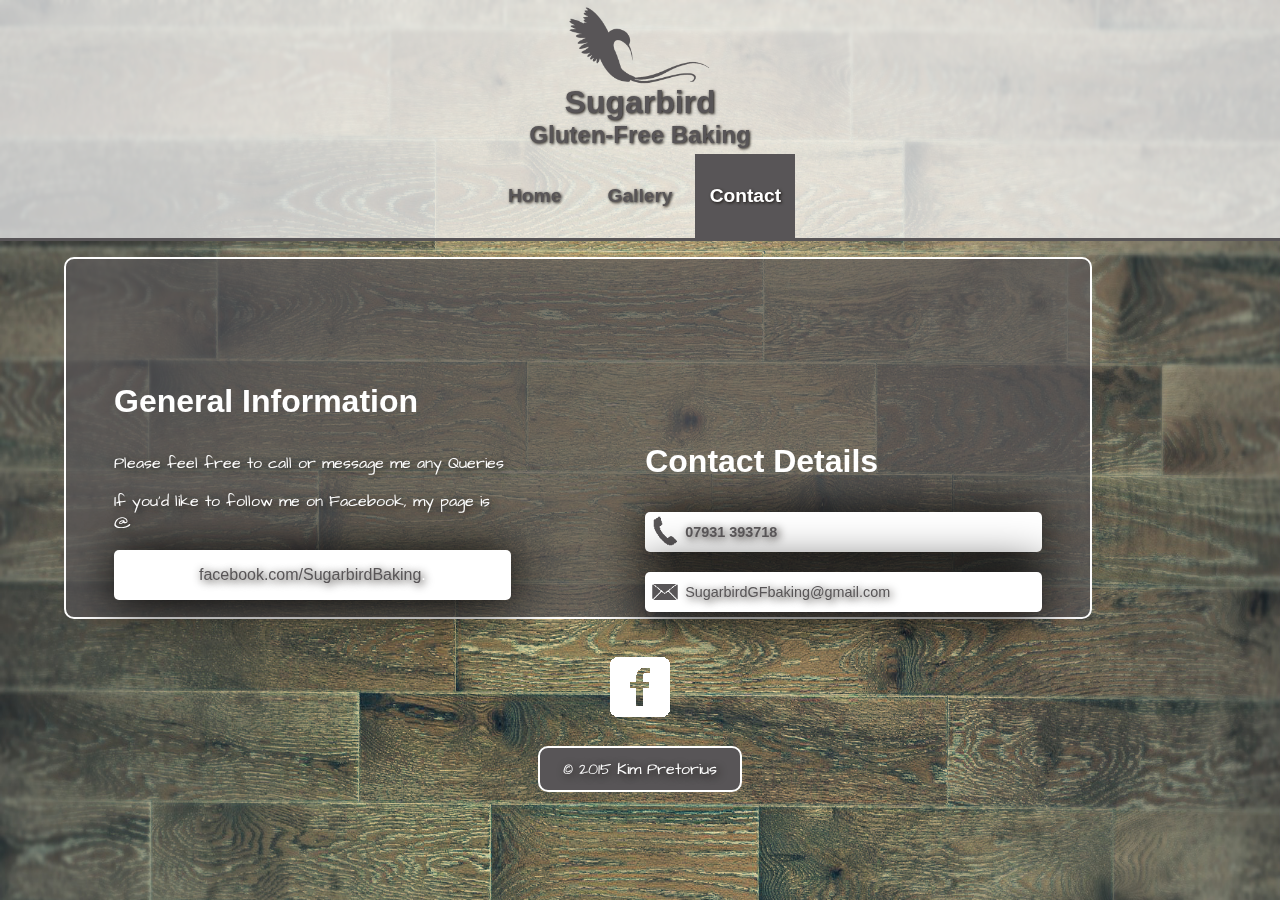
==== contact.html @ f792702a "Initial Commit" ====
<!DOCTYPE html>

<html>
	<head>
		<meta charset="utf-8">
		<title>Sugarbird | Gluten-Free Baking</title>
		<link rel="stylesheet" href="css/normalize.css">
		<link href='http://fonts.googleapis.com/css?family=Architects+Daughter|Coming+Soon|Permanent+Marker' rel='stylesheet' type='text/css'>
		<link rel="stylesheet" href="css/main.css">
		<link rel="stylesheet" href="css/responsive.css">
		<meta name="viewport" content="width=device-width, initial-scale=1.0">
	</head>
	<body>
	<img src="img/WallpaperVintage2.jpg" id="bg" width="2124" height="1236">
		
		<header>
			
			<div class="header">
				<div id="headerLogo">
					<a href="index.html"><img src="img/sugarbird_logo3T.png" alt="Sugarbird Gluten-Free Baking" /></a>
				</div>
				<h1>Sugarbird</h1>
				<h2>Gluten-Free Baking</h2>
			
				<nav class="clearfix">
					<div id="stickyHeader">
						<div id="headerLogo">
							<a href="index.html"><img id="hiddenLogo" src="img/sugarbird_logo3Twhite.png" alt="Sugarbird Gluten-Free Baking" /></a>
						</div>
						<h1>Sugarbird</h1>
						<h2>Gluten-Free Baking</h2>
					</div>	
					<ul>
						<li><a href="index.html">Home</a></li>
						<li><a href="gallery.html" class="gal">Gallery</a></li>
							<ul class="hideSubNav">
								<li><a href="gallery/Cakes.html">Cakes</a></li>
								<li><a href="gallery/CelebrationCakes.html">CelebrationCakes</a></li>
								<li><a href="gallery/Cupcakes.html">Cupcakes</a></li>
								<li><a href="gallery/PastriesBiscuits.html">PastriesBiscuits</a></li>
							</ul>
						<li><a href="contact.html" class="selected">Contact</a></li>
					</ul>
				</nav>
			</div>
			
		</header>
			<div class="containerDiv">
			
			<pre id="primary ">
				
			</pre>
			
			<pre id="secondary">
			
			</pre>
			
			<div id="container">
				<section id="primary">
					<h3>General Information</h2>
					<p>Please feel free to call or message me any Queries</p>
					<p>If you'd like to follow me on Facebook, my page is @</p>
					<div id=FBlink>
						<a href="http://www.facebook.com/SugarbirdBaking">facebook.com/SugarbirdBaking</a>.
					</div>
				</section>
			
				<section id="secondary">
					<h3>Contact Details</h2>
					<ul class="contact-info">
						<li class="phone"><a href="tel:07931-393718">07931 393718</a></li>
						<li class="mail"><a href="mailto:SugarbirdGFbaking@gmail.com">SugarbirdGFbaking@gmail.com</a></li>
					</ul>
				</section>
			</div>
			
		</div>	
		
				
			<footer>
				<a href="http://www.facebook.com/SugarbirdBaking"><img src="img/facebook-wrap.png" alt="Facebook Logo" class="social-icon"></a>
				<p>&copy; 2015 Kim Pretorius</p>
			
			</footer>
		
		
		
		
		<script src="http://code.jquery.com/jquery-1.11.3.min.js" type="text/javascript" charset="utf-8"></script>
		<script src="light-gallery/js/lightGallery.js"></script>
		<script src="js/jquery.sticky.js" type="text/javascript"></script>
		<script src="js/jquery.cycle2.min.js" type="text/javascript"></script>	
		<script src="js/scripts.js" type="text/javascript" charset="utf-8"></script>				
	</body>

</html>
---- css/main.css ----
/*_________General__________*/

#bg {
	z-index: -1;
	position: fixed;
	top: 0;
	left: 0;
	min-width: 960px;
	min-height: 100%;
}

.body-text {
	text-shadow: 1px 1px 3px #000;
}

p {
	text-shadow: 2px 2px 8px #191511;
}
a {
	text-decoration: none;
}


img {
	max-width: 100%;
}



/*_________Logo__________*/

h1 {
	font-size: 2em;
	background-color: rgba(255, 255, 255, 0.7);
	text-align: center;
	color: #585557;
	margin: 0;
	text-shadow: 1px 1px 3px #191511;
}

h2 {
	font-size: 1.5em;
	background-color: rgba(255, 255, 255, 0.7);
	text-align: center;
	color: #585557;
	padding-bottom: 0.2em;
	margin: 0;
	text-shadow: 1px 1px 3px #191511;
}

h3{
	font-size: 2em;
}

h4 {
	text-align: center;
	font-size: 2em;
}

#hiddenLogo{
	background: none;
}

#headerLogo{
	width: 100%;
	background-color: rgba(255, 255, 255, 0.7);
}

.header {
	margin-bottom: 1em;
	border-bottom: 3px solid #585557;
}

.header img {
	display: block;
	max-width: 150px;
	margin: 0 auto;
}

/*_________Slider__________*/

.cycle-slideshow{
    box-shadow: 0px 2px 50px 2px #000;
}


/*_________Gallery__________*/



#wrapper-gal {
	margin: 50px 0 0;
}

.imageGallery{
	text-align: center;
	margin: 0 auto;
	padding: 0;
	list-style: none;
	overflow: hidden;
}

.imageGallery img{
	width: 100%;
	height: 62%;
    -webkit-box-shadow: 0 8px 6px -6px #999;
    -moz-box-shadow: 0 8px 6px -6px #999;
    box-shadow: 0 8px 6px -6px #999;
	border-radius: 5px 5px 0 0 ;
	cursor: pointer;
}

.imageGallery li{
	background-color: #fff;
	float: left;
	height: 190px;
	width: 45%;
	margin: 2.5%;
	border-radius: 5px;
    box-shadow: 0px 2px 50px 2px #000;
}

.imageGallery li p{
	margin: 0;
	padding: 0;
	font-weight: 400;
	color: #585557;
	text-shadow: 1px 1px 10px #999;
}




/*_________Container__________*/

.containerDiv {
	border: 2px solid #fff;
	margin: 0 5% 10px;
	height: 100%;
	background-color: rgba(88, 85, 87, 0.7);
	max-width: 1024px;
	border-radius: 10px;
}



.body-text {
	color: #585557;
	font-weight: 600;
	margin: 0 auto;	
	max-width: 640px;
	padding: 1em;
	background-color: rgba(255, 255, 255, 0.6);
	border-radius: 10px;
	text-shadow:none;
    box-shadow: 0px 2px 50px 2px #000;
}




/*_________Nav__________*/







.hideSubNav {
	display: none;
}



























#stickyHeader{
	display: none;
}

nav {
	z-index: 999;
	font-size: 1.2em;
	text-align: center;
}

nav ul {
	list-style: none;
	margin: 0;
	padding: 0;
}

nav ul li {
	display: inline-block;
	margin: 0;
}

nav ul li a {
	z-index: 999999999;
	display: block;
	color: #585557;
	font-weight: 800;
	padding: 10px 10px;
	width: 80px;
	text-shadow: 1px 1px 3px #191511;
}




.subNav {
	z-index: 999999999;
	position: relative;
	float: right;
	display: inline-block;
	border-top: 3px solid #fff;
	border-bottom: 3px solid #fff;
	width: 100%;
}



.subNav li{
	width: 100%;
}

.subNav li a {	
	color: #fff;
	background: #585557;
	width: 100%;
	margin: 0;
	padding: 5px 0;
}












/*_________Nav is Sticky__________*/
.clearfix{
	background-color: rgba(255, 255, 255, 0.7);
	transition: 0.75s;
}

.is-sticky .clearfix {
	background-color: #585557;
	border-bottom: 3px solid #fff;
}

.is-sticky .clearfix ul li a {
	color: #fff;
	background-color: #585557;
}


/*_________Nav on hover & selected__________*/

nav ul li a.selected,
nav ul li a:hover,
.wrapper a:hover {
	transition: 1s;
	background-color: #585557;
	color: #fff;
}



.is-sticky .clearfix ul li a.selected,
.is-sticky .clearfix ul li a:hover,
.wrapper a:hover {
	background-color: rgb(255, 255, 255);
	color: #585557;
}



/************************************
Page: Contact
************************************/
.contact-info {
	list-style: none;
	padding: 0;
	margin: 0;
	font-size: 0.9em;
}

.contact-info a {
	display: block;
	min-height: 20px;
	background-repeat: no-repeat;
	background-size: 20px 20px;
	padding: 0 0 0 30px;
	margin: 0 0 10px;
}

.contact-info li.phone a {
	background-image: url('../img/phone.png');
	background-color: #fff;
	font-weight: 800;
	color: #585557;
	text-shadow: 2px 2px 8px #191511;
    box-shadow: 0px 2px 50px 2px #000;
}

.contact-info li.mail a {
	background-image: url('../img/mail.png');
	background-color: #fff;
	color: #585557;
	text-shadow: 2px 2px 8px #191511;
    box-shadow: 0px 2px 50px 2px #000;
}

#container {
	color: #fff;
	margin: 0 auto;
	padding: 1em;
}

#FBlink {
	text-align: center;
	padding: 1em;
	background-color: #fff;
	border-radius: 5px;
	text-shadow: 2px 2px 8px #191511;
    box-shadow: 0px 2px 50px 2px #000;
}

#FBlink a {
	color: #585557;
}






/*_________Footer__________*/

footer {
	text-align: center;
	clear: both;
	padding-top: 25px;
}

footer p {
	border: 2px solid #fff;
	background-color: rgb(88, 85, 87);
	color: #fff;
	max-width: 180px;
	margin: 25px auto 0;
	padding: 10px;
	border-radius: 10px;
}

.contact-info {
	list-style: none;
	padding: 0;
	margin: 0;
	font-size: 0.9em;
}

.contact-info a {
	line-height: 40px;
	border-radius: 5px;
	display: block;
	min-height: 40px;
	background-repeat: no-repeat;
	background-size: 40px 40px;
	padding: 0 0 0 40px;
	margin: 0 0 20px;
}

.contact-info li.phone a {
	background-image: url('../img/phone.png');
}

.contact-info li.mail a {
	background-image: url('../img/mail.png');
}

.profileDiv {
	margin: 0 auto;
	padding: 0.5em;
}

.profile-photo {
	max-width: 100%;
	text-align: center;
	margin: 0 auto;
	border-radius: 10px;
    box-shadow: 0px 2px 50px 2px #000;

}

/*_____________FONTS_____________*/

pre, p{
	font-family: 'Architects Daughter', sans-serif !important;
}

h1, h3{
	font-family: 'Permanent Marker', sans-serif !important;
}

.caption h3 {
	font-family: 'Architects Daughter', sans-serif !important;
}
---- css/responsive.css ----
/*----------Responsive------------*/
 @media screen and (min-width: 480px) {
		
	.imageGallery li img {
		height: 65%;
	}
 }

@media screen and (min-width: 600px) {
	
	.imageGallery li{
		height: 220px;
	}
	
	
	.profileDiv{
		padding: 1em;
		clear: both;
		float: left;
	}
	
	.profile-photo {
		max-width: 280px;
	}
	
 }

 @media screen and (min-width: 768px) {
	
	#primary  {
		padding: 0 2em;
		width: 40%;
		float: left;
	}
	
	#secondary {
		padding: 0 2em;
		width: 40%;
		float: right;
	}
	
	#container {
		height: 250px;
	}
	
	/*______Gallery Layout_____*/
	.imageGallery li{
		width: 28.333333%;
	}
	
	.imageGallery li p{
		font-weight: 600;
	}
	
 }


@media screen and (min-width: 1024px) {
	
	.is-sticky #stickyHeader {
		display: inline-block;
		float: left;
	}
	
	#hiddenLogo{
		background-color: #585557;
	}
	
	.is-sticky .clearfix #stickyHeader h1 {
		position: fixed;
		left: 80px;
		top: 10px;
		color: #fff;
		background: none;
	}
	
	.is-sticky .clearfix #stickyHeader h2 {
		position: fixed;
		left: 280px;
		top: 28px;
		color: #fff;
		background: none;
	}
	
	
	
	

	/*______Nav Bar_____*/
	.clearfix {
		display: inline-block;
		width: 100%;
	}
		
	.clearfix ul li a {
		padding: 31px 10px;
	}
	
	
	
	
	/*______Nav Bar is Sticky_____*/	
	.is-sticky .clearfix ul {
		float: right;
		top: 0;
	}
	
	.is-sticky .clearfix ul li a{
		color: #fff;
		background-color: #585557;
		max-height: 89px;
	}
	
	



	/*______Gallery Layout_____*/
	.imageGallery li{
		width: 20%;
	}
	
	.profileDiv {
	margin: 0 auto;
	padding: 1em;
	float: left;
	clear: both;
	}

}






@media screen and (min-width: 1300px) {

	.containerDiv {
		margin: 0 auto 50px;
	}  
	
	
	
	
}
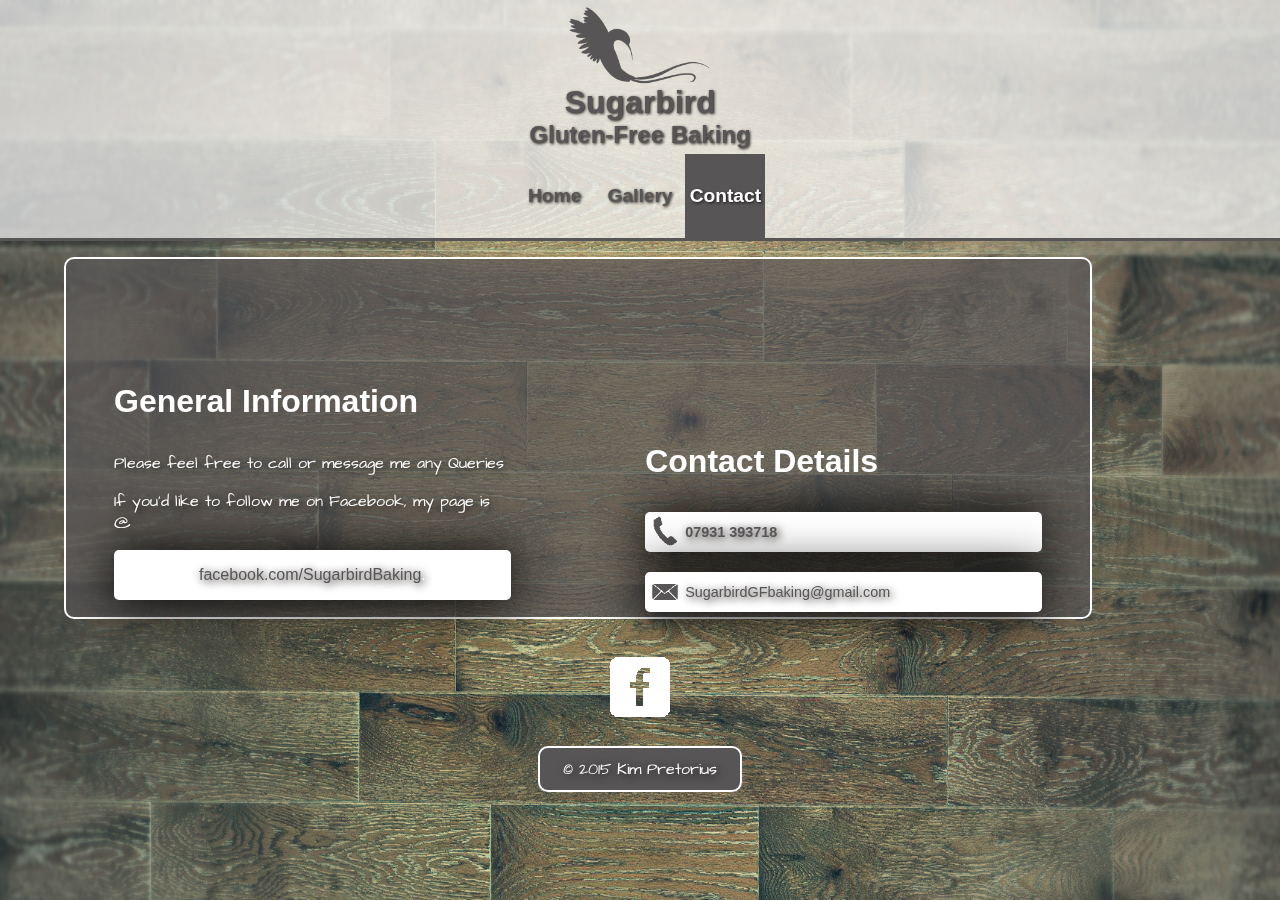
==== commit 60ae91d0: "Nav Bar Completed" ====
--- a/contact.html
+++ b/contact.html
@@ -29,18 +29,22 @@
 						</div>
 						<h1>Sugarbird</h1>
 						<h2>Gluten-Free Baking</h2>
-					</div>	
+					</div>
 					<ul>
 						<li><a href="index.html">Home</a></li>
 						<li><a href="gallery.html" class="gal">Gallery</a></li>
-							<ul class="hideSubNav">
-								<li><a href="gallery/Cakes.html">Cakes</a></li>
-								<li><a href="gallery/CelebrationCakes.html">CelebrationCakes</a></li>
-								<li><a href="gallery/Cupcakes.html">Cupcakes</a></li>
-								<li><a href="gallery/PastriesBiscuits.html">PastriesBiscuits</a></li>
-							</ul>
 						<li><a href="contact.html" class="selected">Contact</a></li>
-					</ul>
+							
+					</ul>		
+					<div class="hideSubNav">
+						<ul>
+							<li><a href="gallery/Cakes.html">Cakes</a></li>
+							<li><a href="gallery/CelebrationCakes.html">CelebrationCakes</a></li>
+							<li><a href="gallery/Cupcakes.html">Cupcakes</a></li>
+							<li><a href="gallery/PastriesBiscuits.html">PastriesBiscuits</a></li>
+						</ul>
+					</div>	
+										
 				</nav>
 			</div>
 			
--- a/css/main.css
+++ b/css/main.css
@@ -161,48 +161,16 @@
 
 /*_________Nav__________*/
 
-
-
-
-
-
-
 .hideSubNav {
 	display: none;
 }
 
-
-
-
-
-
-
-
-
-
-
-
-
-
-
-
-
-
-
-
-
-
-
-
-
-
-
 #stickyHeader{
 	display: none;
 }
 
 nav {
-	z-index: 999;
+	z-index: 999999;
 	font-size: 1.2em;
 	text-align: center;
 }
@@ -219,7 +187,6 @@
 }
 
 nav ul li a {
-	z-index: 999999999;
 	display: block;
 	color: #585557;
 	font-weight: 800;
@@ -232,27 +199,30 @@
 
 
 .subNav {
-	z-index: 999999999;
+	z-index: 999999;
 	position: relative;
 	float: right;
-	display: inline-block;
+	display: block;
 	border-top: 3px solid #fff;
 	border-bottom: 3px solid #fff;
 	width: 100%;
 }
 
-
-
-.subNav li{
+.subNav ul {
+	background-color: #585557;
+}
+
+.subNav ul li{
 	width: 100%;
 }
 
-.subNav li a {	
+.subNav ul li a {	
+	text-align: center;
 	color: #fff;
 	background: #585557;
 	width: 100%;
 	margin: 0;
-	padding: 5px 0;
+	padding: 10px;
 }
 
 
@@ -291,6 +261,14 @@
 	transition: 1s;
 	background-color: #585557;
 	color: #fff;
+}
+
+.subNav ul li a.selected,
+.subNav ul li a:hover
+{
+	transition: 1s;
+	background-color: #fff;
+	color: #585557;
 }
 
 
--- a/css/responsive.css
+++ b/css/responsive.css
@@ -45,6 +45,8 @@
 		height: 250px;
 	}
 	
+	
+	
 	/*______Gallery Layout_____*/
 	.imageGallery li{
 		width: 28.333333%;
@@ -53,11 +55,6 @@
 	.imageGallery li p{
 		font-weight: 600;
 	}
-	
- }
-
-
-@media screen and (min-width: 1024px) {
 	
 	.is-sticky #stickyHeader {
 		display: inline-block;
@@ -77,6 +74,7 @@
 	}
 	
 	.is-sticky .clearfix #stickyHeader h2 {
+		display: none;
 		position: fixed;
 		left: 280px;
 		top: 28px;
@@ -85,7 +83,7 @@
 	}
 	
 	
-	
+
 	
 
 	/*______Nav Bar_____*/
@@ -95,16 +93,17 @@
 	}
 		
 	.clearfix ul li a {
-		padding: 31px 10px;
+		padding: 31px 0;
 	}
 	
-	
+	.subNav ul li a {
+		padding: 10px 0;
+	}
 	
 	
 	/*______Nav Bar is Sticky_____*/	
 	.is-sticky .clearfix ul {
 		float: right;
-		top: 0;
 	}
 	
 	.is-sticky .clearfix ul li a{
@@ -112,9 +111,25 @@
 		background-color: #585557;
 		max-height: 89px;
 	}
+
+	.is-sticky .subNav ul{
+		float: none;
+	}
+
+
 	
+ }
+
+
+@media screen and (min-width: 1024px) {
 	
-
+	.subNav ul li{
+		width: 24%;
+	}
+	
+	.is-sticky .clearfix #stickyHeader h2 {
+		display: block;
+	}
 
 
 	/*______Gallery Layout_____*/
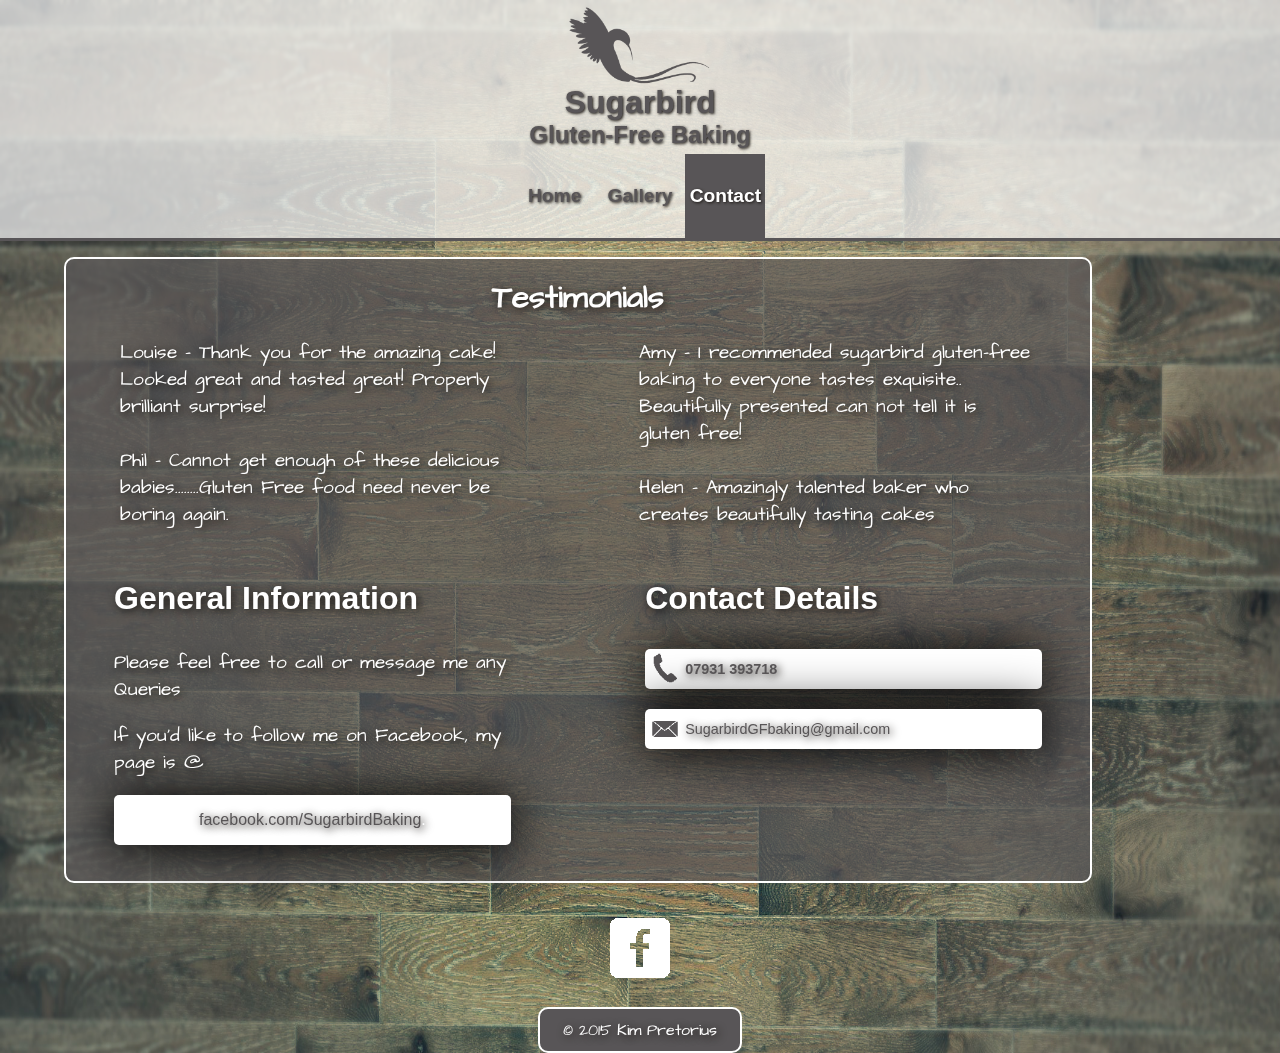
==== commit e5873d4f: "Pre Optimization" ====
--- a/contact.html
+++ b/contact.html
@@ -49,17 +49,18 @@
 			</div>
 			
 		</header>
-			<div class="containerDiv">
+		
+		<div class="containerDiv">
+			<div id="container">
+				<p id="testimonial">Testimonials</p>
+				<pre id="primary">Louise - Thank you for the amazing cake! Looked great and tasted great! Properly brilliant surprise!
+				
+Phil - Cannot get enough of these delicious babies........Gluten Free food need never be boring again.</pre>
 			
-			<pre id="primary ">
-				
-			</pre>
+				<pre id="secondary">Amy - I recommended sugarbird gluten-free baking to everyone tastes exquisite.. Beautifully presented can not tell it is gluten free!
 			
-			<pre id="secondary">
+Helen - Amazingly talented baker who creates beautifully tasting cakes</pre>						
 			
-			</pre>
-			
-			<div id="container">
 				<section id="primary">
 					<h3>General Information</h2>
 					<p>Please feel free to call or message me any Queries</p>
@@ -81,11 +82,11 @@
 		</div>	
 		
 				
-			<footer>
-				<a href="http://www.facebook.com/SugarbirdBaking"><img src="img/facebook-wrap.png" alt="Facebook Logo" class="social-icon"></a>
-				<p>&copy; 2015 Kim Pretorius</p>
+		<footer>
+			<a href="http://www.facebook.com/SugarbirdBaking"><img src="img/facebook-wrap.png" alt="Facebook Logo" class="social-icon"></a>
+			<p>&copy; 2015 Kim Pretorius</p>
 			
-			</footer>
+		</footer>
 		
 		
 		
--- a/css/main.css
+++ b/css/main.css
@@ -146,6 +146,7 @@
 
 .body-text {
 	color: #585557;
+	font-size: 1.2em;
 	font-weight: 600;
 	margin: 0 auto;	
 	max-width: 640px;
@@ -318,10 +319,33 @@
     box-shadow: 0px 2px 50px 2px #000;
 }
 
+#container pre {
+	font-size: 1.2em;
+	text-shadow: 2px 2px 8px #191511;
+}
+
+#container p {
+	font-size: 1.2em;
+}
+
+#testimonial{
+	padding: 0;
+	margin: 0;
+	font-size: 2em !important;
+	font-weight: bold;
+	color: #fff;
+	text-align: center;
+	text-shadow: 2px 2px 8px #191511;
+}
+
 #container {
 	color: #fff;
 	margin: 0 auto;
 	padding: 1em;
+}
+
+#container h3 {
+	text-shadow: 2px 2px 8px #191511;
 }
 
 #FBlink {
--- a/css/responsive.css
+++ b/css/responsive.css
@@ -28,24 +28,6 @@
  }
 
  @media screen and (min-width: 768px) {
-	
-	#primary  {
-		padding: 0 2em;
-		width: 40%;
-		float: left;
-	}
-	
-	#secondary {
-		padding: 0 2em;
-		width: 40%;
-		float: right;
-	}
-	
-	#container {
-		height: 250px;
-	}
-	
-	
 	
 	/*______Gallery Layout_____*/
 	.imageGallery li{
@@ -83,9 +65,7 @@
 	}
 	
 	
-
 	
-
 	/*______Nav Bar_____*/
 	.clearfix {
 		display: inline-block;
@@ -123,6 +103,22 @@
 
 @media screen and (min-width: 1024px) {
 	
+	#primary  {
+		padding: 0 2em;
+		width: 40%;
+		float: left;
+	}
+	
+	#secondary {
+		padding: 0 2em;
+		width: 40%;
+		float: right;
+	}
+	
+	#container {
+		height: 590px;
+	}
+	
 	.subNav ul li{
 		width: 24%;
 	}
@@ -156,8 +152,4 @@
 	.containerDiv {
 		margin: 0 auto 50px;
 	}  
-	
-	
-	
-	
 }
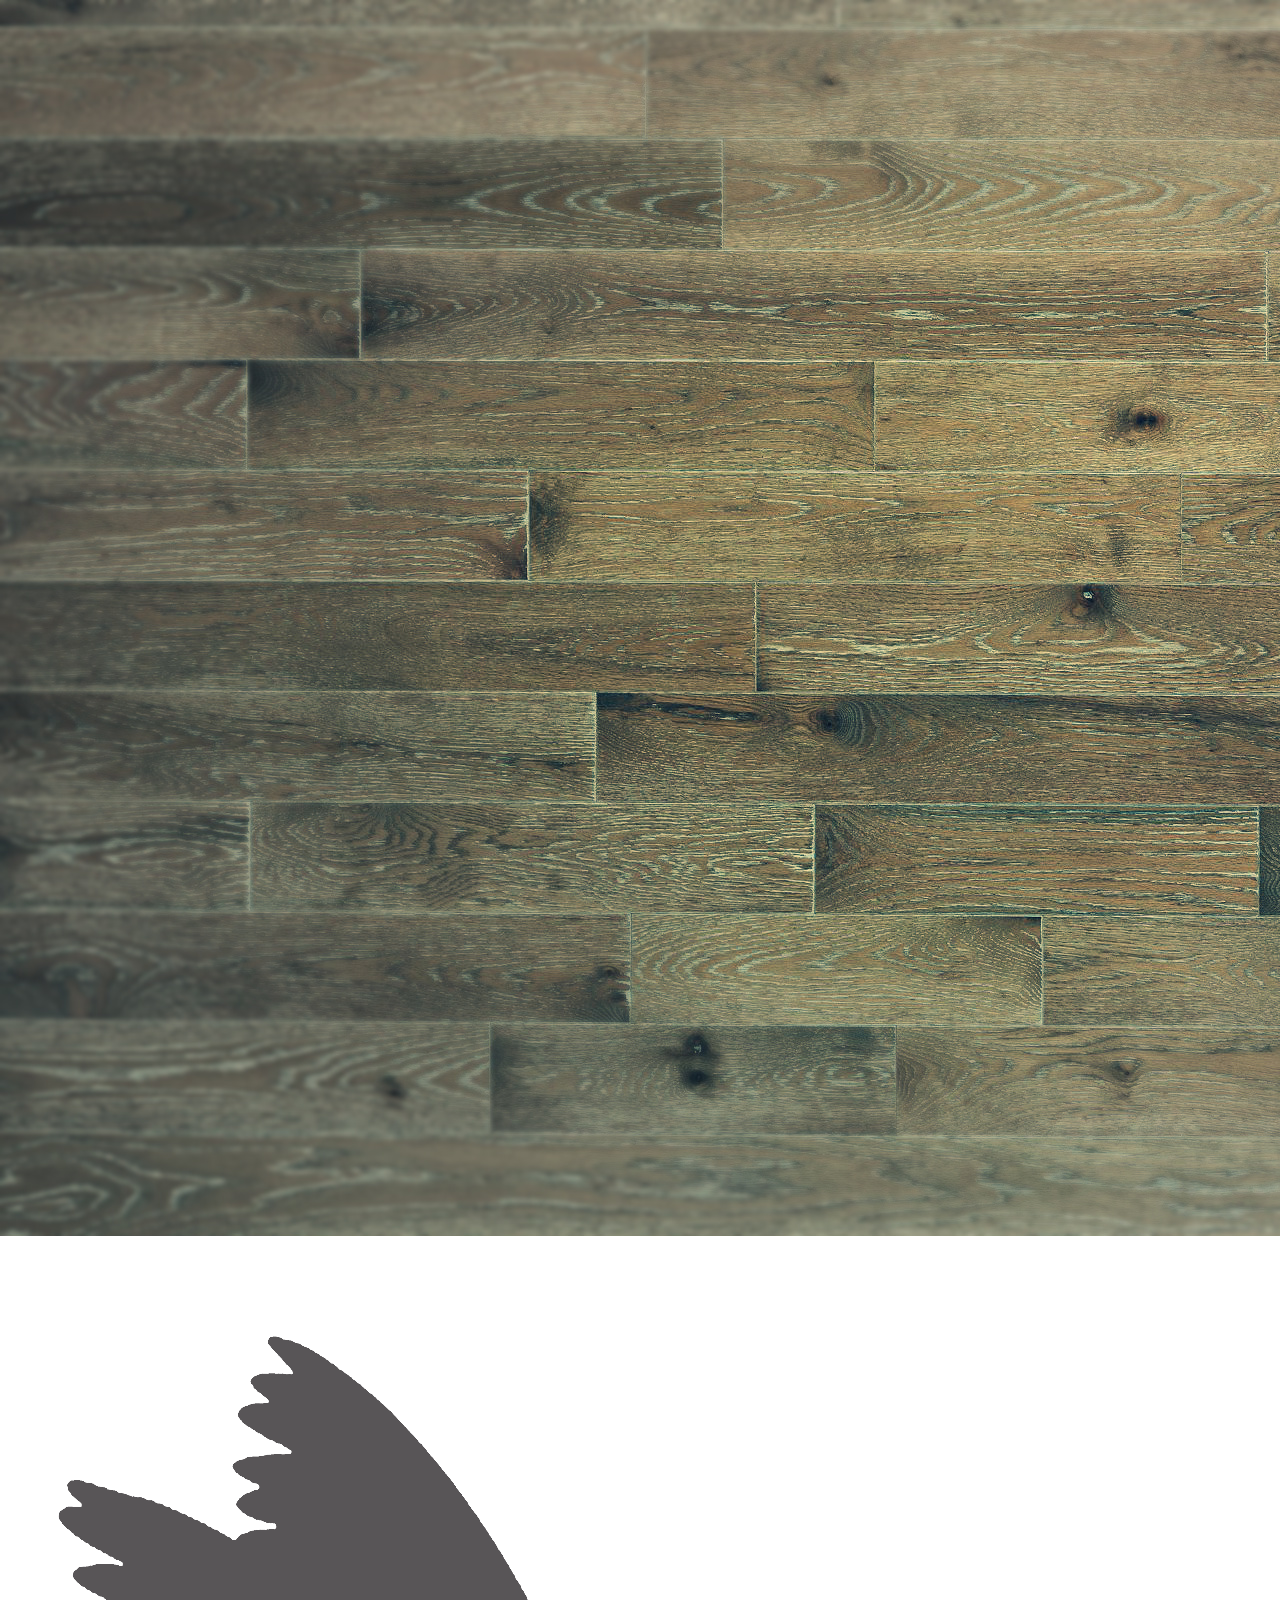
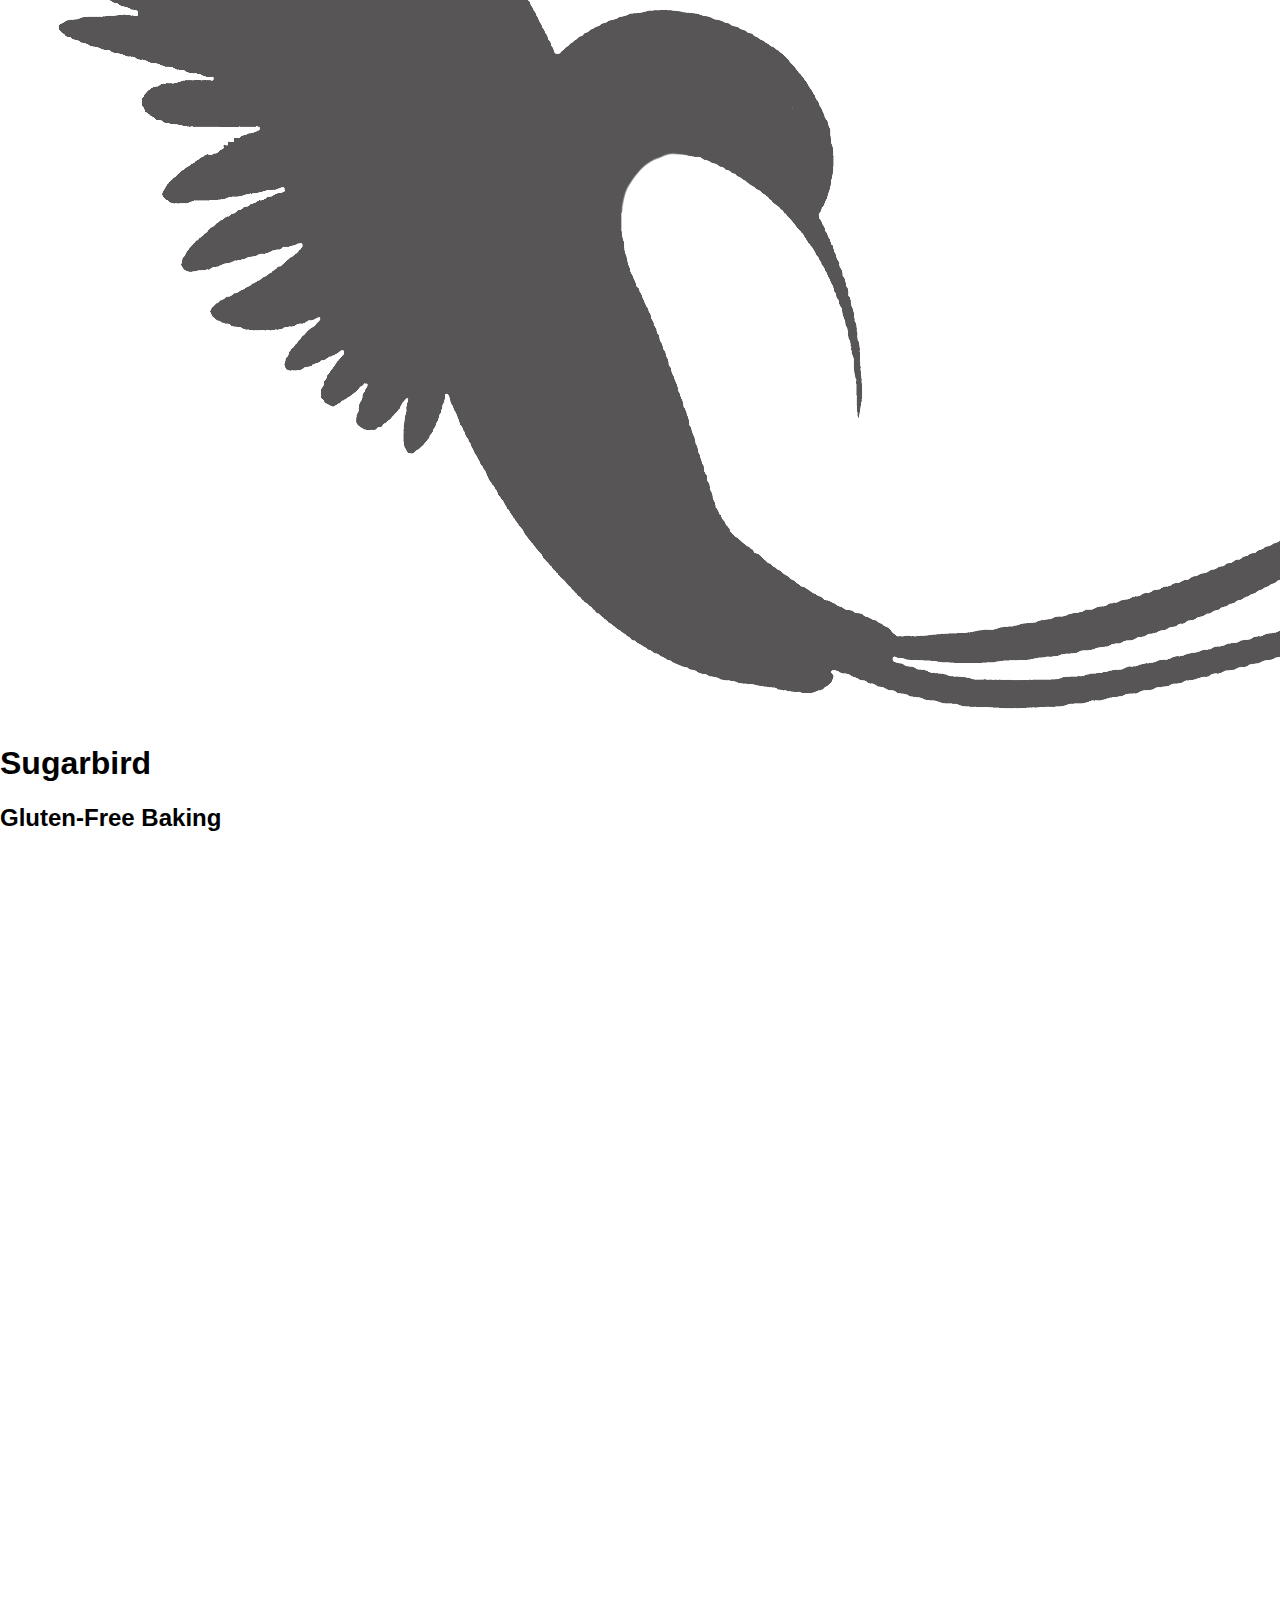
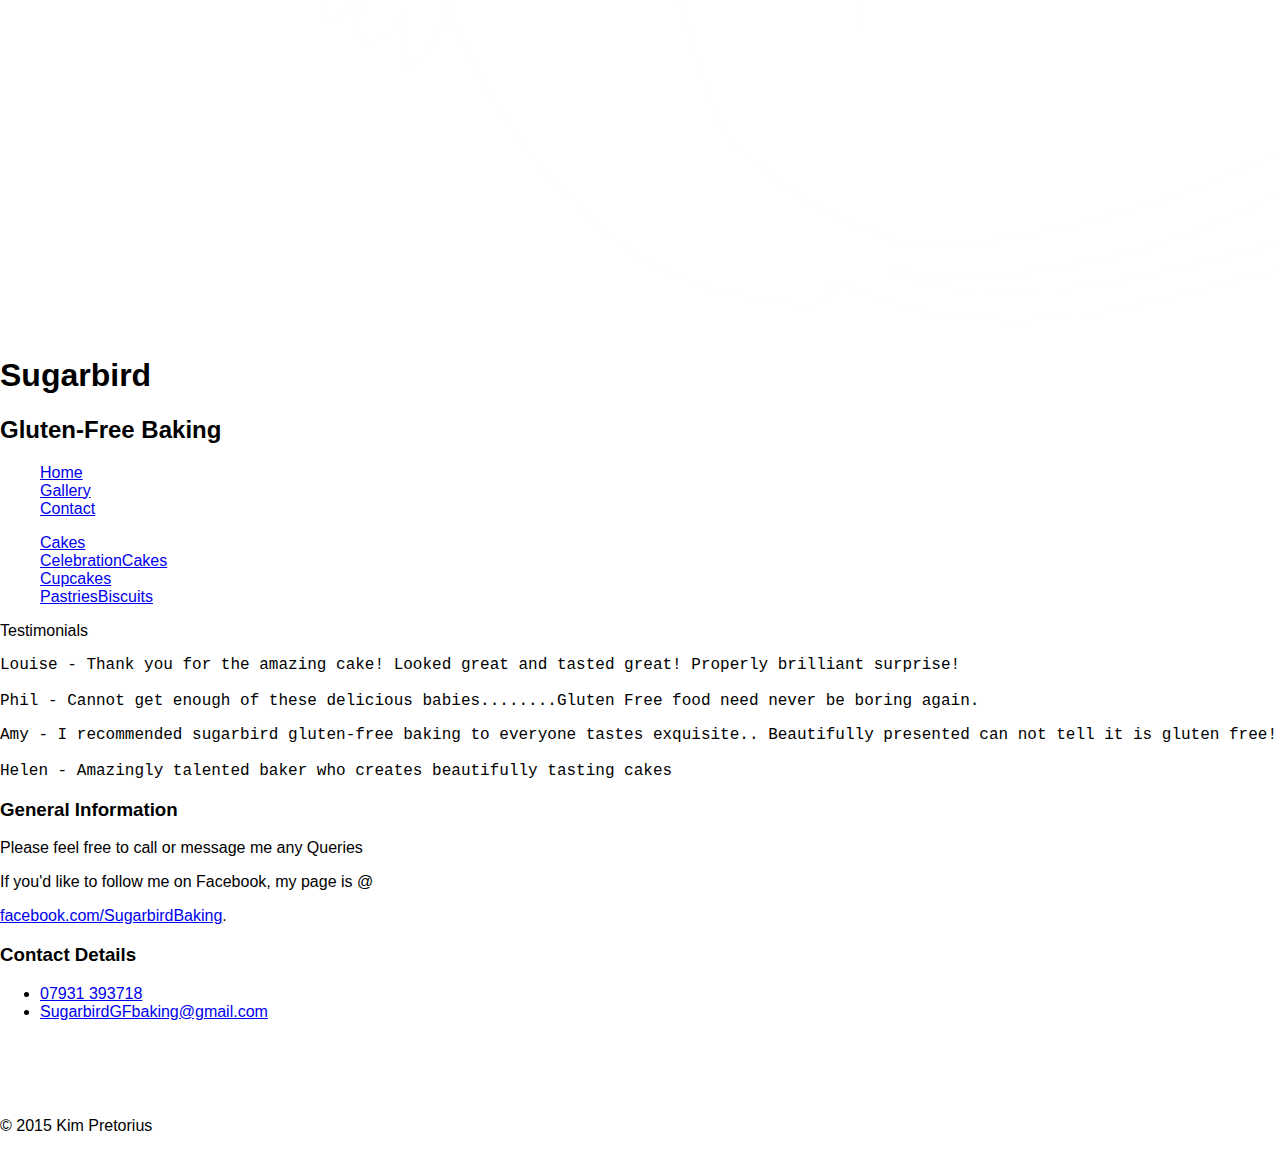
==== commit 1cee15e7: "Css Sorted" ====
--- a/contact.html
+++ b/contact.html
@@ -6,8 +6,7 @@
 		<title>Sugarbird | Gluten-Free Baking</title>
 		<link rel="stylesheet" href="css/normalize.css">
 		<link href='http://fonts.googleapis.com/css?family=Architects+Daughter|Coming+Soon|Permanent+Marker' rel='stylesheet' type='text/css'>
-		<link rel="stylesheet" href="css/main.css">
-		<link rel="stylesheet" href="css/responsive.css">
+		<link rel="stylesheet" href="css/main.min.css">
 		<meta name="viewport" content="width=device-width, initial-scale=1.0">
 	</head>
 	<body>
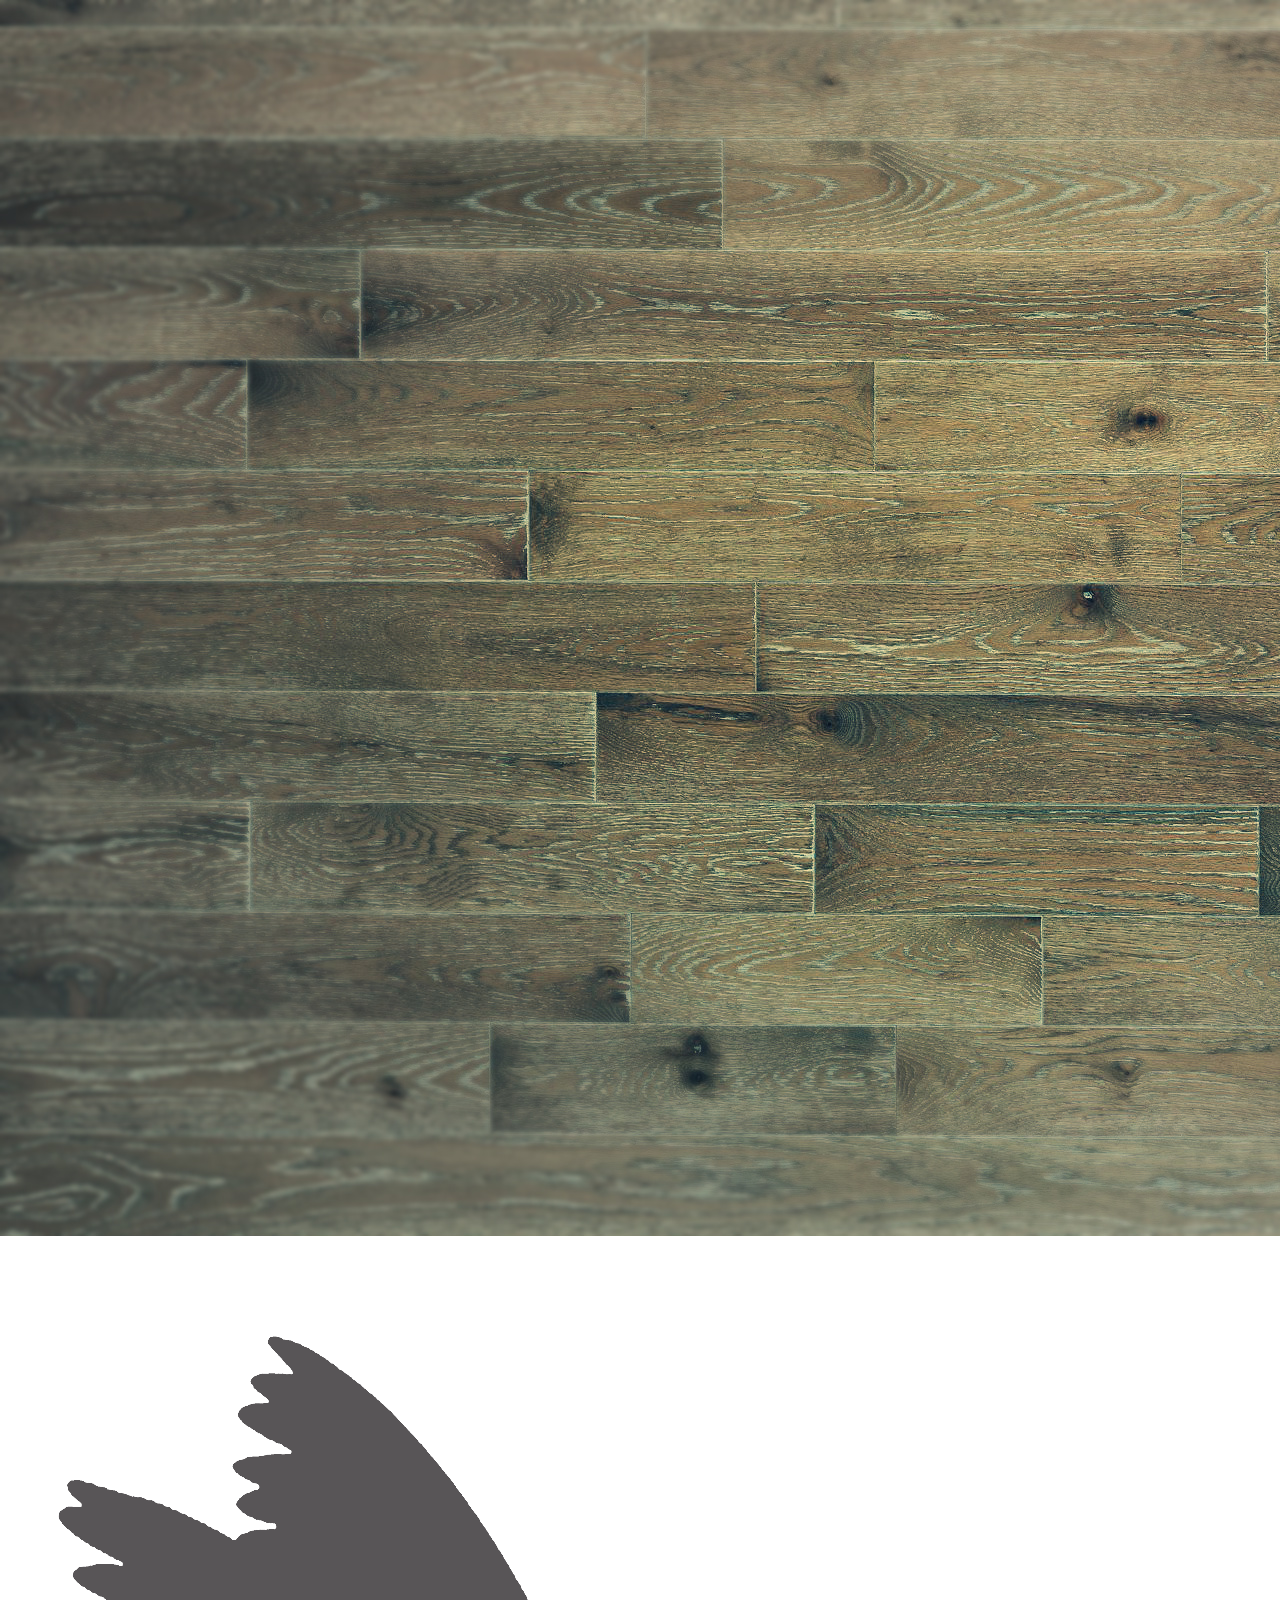
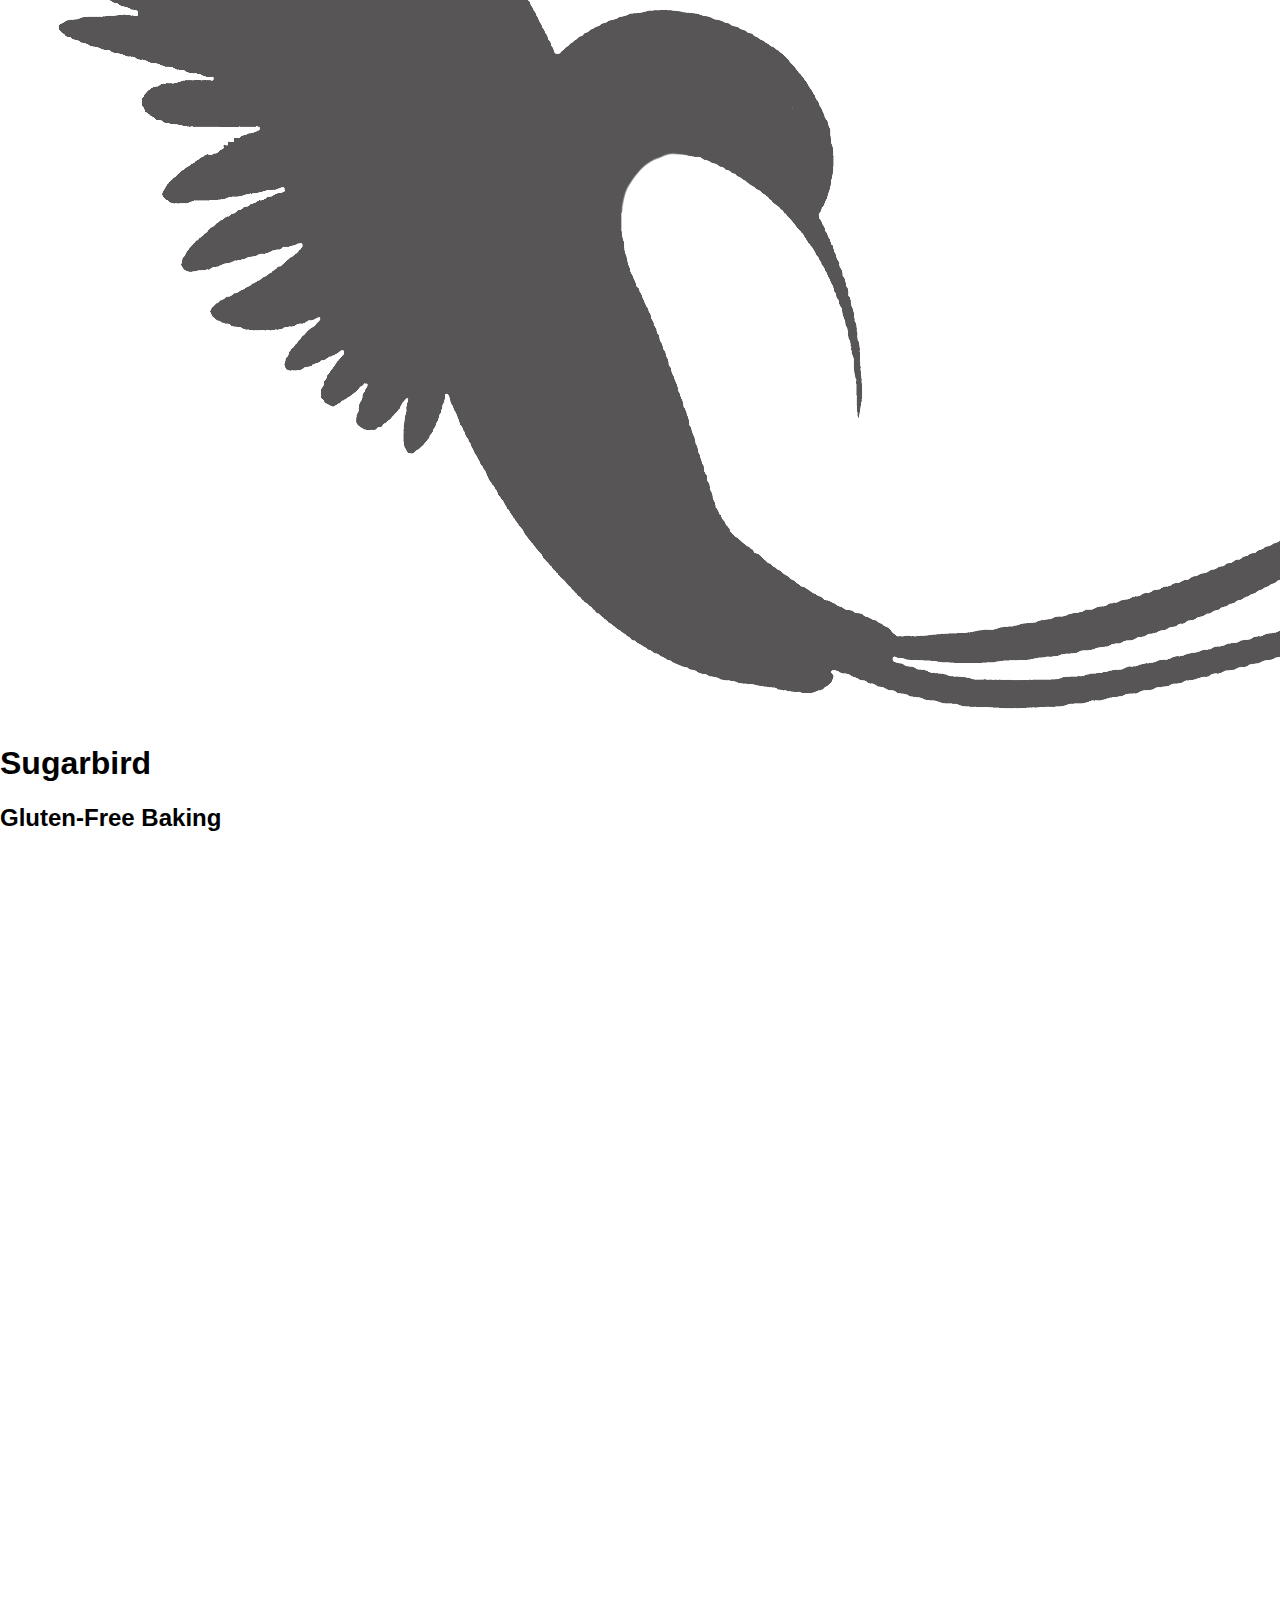
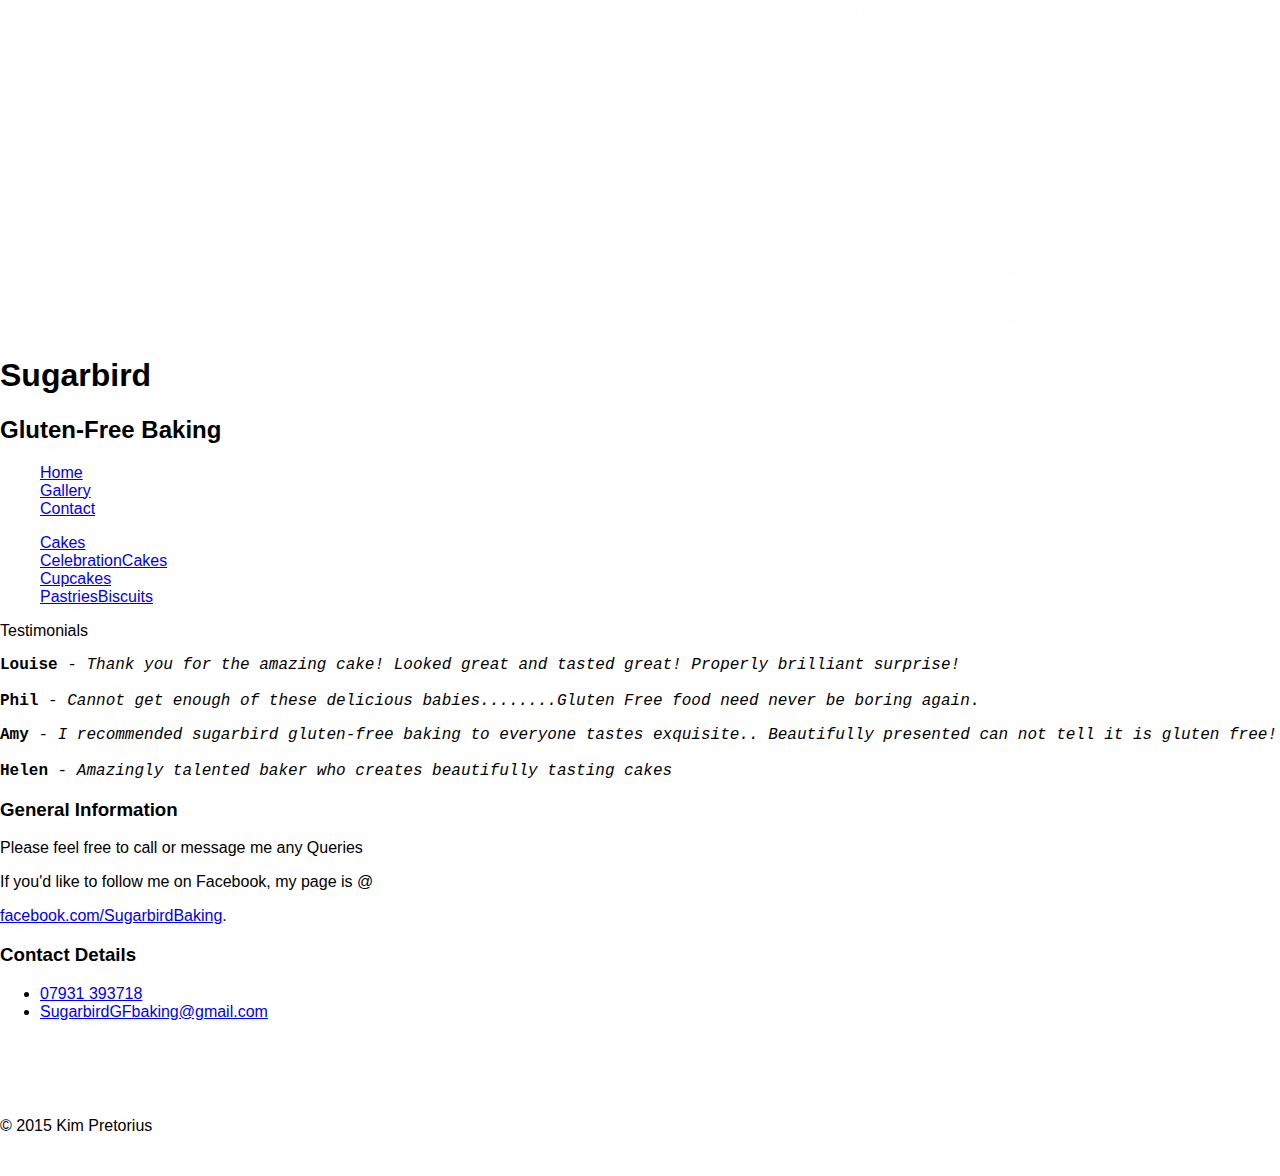
==== commit 97f84721: "Final" ====
--- a/contact.html
+++ b/contact.html
@@ -52,13 +52,13 @@
 		<div class="containerDiv">
 			<div id="container">
 				<p id="testimonial">Testimonials</p>
-				<pre id="primary">Louise - Thank you for the amazing cake! Looked great and tasted great! Properly brilliant surprise!
+				<pre id="primary"><b>Louise</b> - <i>Thank you for the amazing cake! Looked great and tasted great! Properly brilliant surprise!</i>
 				
-Phil - Cannot get enough of these delicious babies........Gluten Free food need never be boring again.</pre>
+<b>Phil</b> - <i>Cannot get enough of these delicious babies........Gluten Free food need never be boring again</i>.</pre>
 			
-				<pre id="secondary">Amy - I recommended sugarbird gluten-free baking to everyone tastes exquisite.. Beautifully presented can not tell it is gluten free!
+				<pre id="secondary"><b>Amy</b> - <i>I recommended sugarbird gluten-free baking to everyone tastes exquisite.. Beautifully presented can not tell it is gluten free!</i>
 			
-Helen - Amazingly talented baker who creates beautifully tasting cakes</pre>						
+<b>Helen</b> - <i>Amazingly talented baker who creates beautifully tasting cakes</i></pre>						
 			
 				<section id="primary">
 					<h3>General Information</h2>
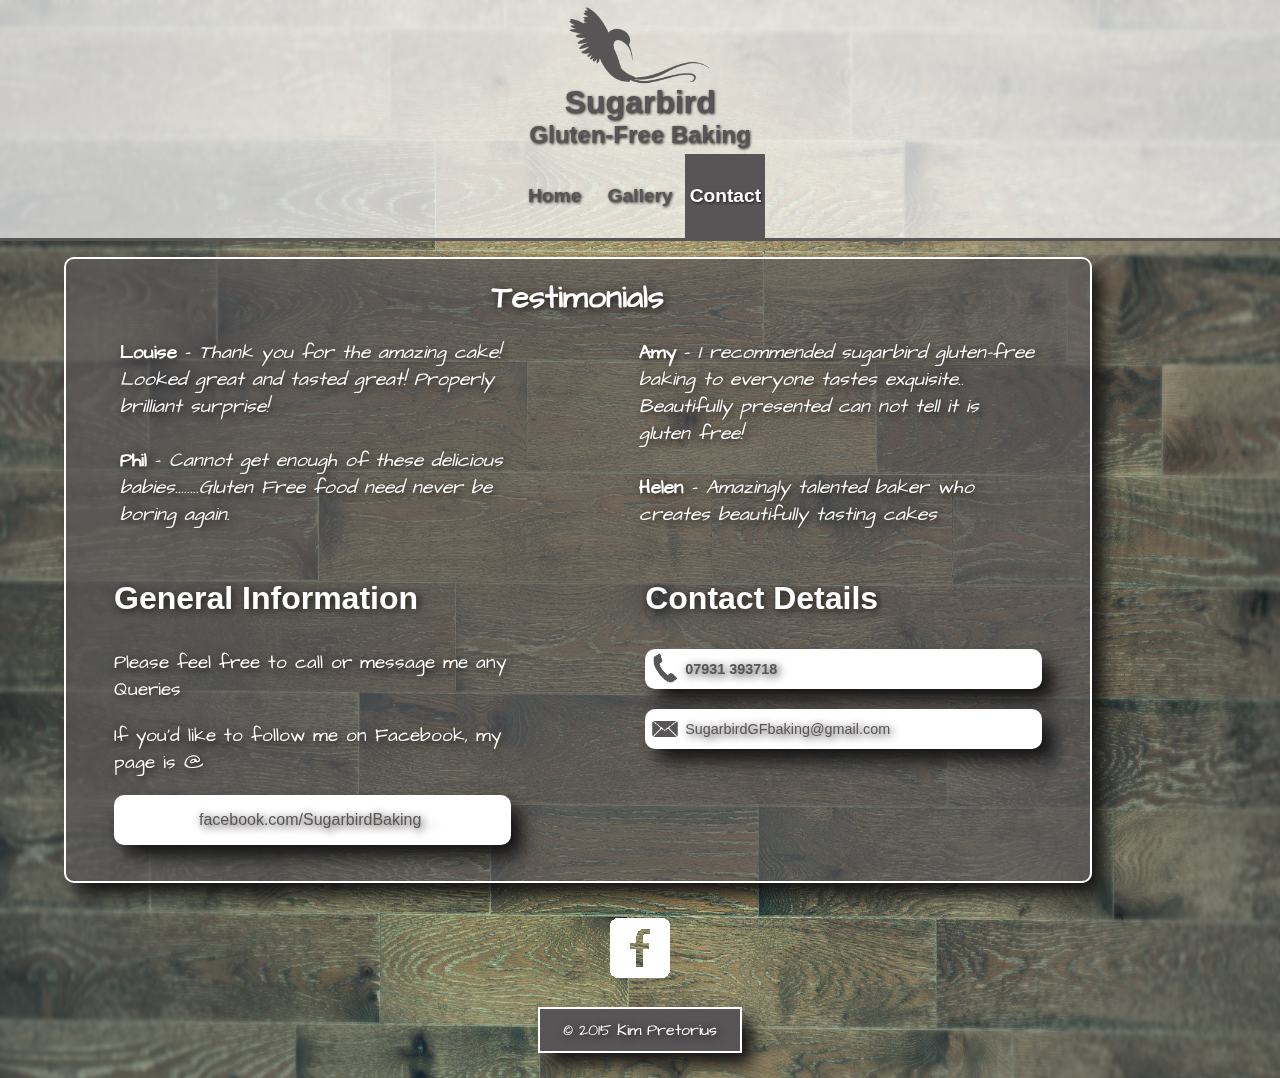
==== commit 8dfe373c: "Wedding Album Added" ====
--- a/contact.html
+++ b/contact.html
@@ -39,6 +39,7 @@
 						<ul>
 							<li><a href="gallery/Cakes.html">Cakes</a></li>
 							<li><a href="gallery/CelebrationCakes.html">CelebrationCakes</a></li>
+							<li><a href="gallery/WeddingCakes.html">Wedding Cakes</a></li>
 							<li><a href="gallery/Cupcakes.html">Cupcakes</a></li>
 							<li><a href="gallery/PastriesBiscuits.html">PastriesBiscuits</a></li>
 						</ul>
--- a/css/main.min.css
+++ b/css/main.min.css
@@ -0,0 +1,669 @@
+/*****************************************/
+/*				  GENERAL				 */
+/*****************************************/
+
+.body-text {
+	text-shadow: #000 1px 1px 3px;
+}
+
+p {
+	text-shadow: #191511 2px 2px 8px;
+}
+
+a {
+	text-decoration: none;
+}
+
+img {
+	max-width: 100%;
+}
+
+.containerDiv {
+	border: 2px solid #fff;
+	margin: 0 5% 10px;
+	height: 100%;
+	background-color: rgba(88, 85, 87, 0.7);
+	max-width: 1024px;
+	-moz-box-shadow: 11px 12px 18px #141414;
+	-webkit-box-shadow: 11px 12px 18px #141414;
+	box-shadow: 11px 12px 18px #141414;
+	border-radius: 10px;
+}
+
+
+
+/*****************************************/
+/*				  HEADING				 */
+/*****************************************/
+
+h1 {
+	font-size: 2em;
+	background-color: rgba(255, 255, 255, 0.7);
+	text-align: center;
+	color: #585557;
+	margin: 0;
+	text-shadow: #191511 1px 1px 3px;
+}
+
+h2 {
+	font-size: 1.5em;
+	background-color: rgba(255, 255, 255, 0.7);
+	text-align: center;
+	color: #585557;
+	padding-bottom: 0.2em;
+	margin: 0;
+	text-shadow: #191511 1px 1px 3px;
+}
+
+h3 {
+	font-size: 2em;
+}
+
+h4 {
+	text-align: center;
+	font-size: 2em;
+}
+
+#hiddenLogo {
+	background: none;
+}
+
+#headerLogo {
+	width: 100%;
+	background-color: rgba(255, 255, 255, 0.7);
+}
+
+.header {
+	margin-bottom: 1em;
+	border-bottom: 3px solid #585557;
+}
+
+.header img {
+	display: block;
+	max-width: 150px;
+	margin: 0 auto;
+}
+
+#wrapper-gal {
+	margin: 50px 0 0;
+}
+
+
+
+/*****************************************/
+/*				  SLIDER				 */
+/*****************************************/
+
+.cycle-slideshow {
+	width: 100%;
+	max-width: 640px;
+	display: block;
+	position: relative;
+	margin: 0 auto 30px;
+	overflow: hidden;
+	-moz-box-shadow: 11px 12px 18px #141414;
+	-webkit-box-shadow: 11px 12px 18px #141414;
+	box-shadow: 11px 12px 18px #141414;
+	
+}
+
+.slide {
+	width: 100%;
+	display: block;
+	position: relative;
+}
+
+.caption {
+	width: 100%;
+	display: block;
+	position: absolute;
+	bottom: 0;
+	padding: 0 0.2em 1em;
+	z-index: 99;
+	background-color: rgba(88, 85, 87, 0.4);
+	box-sizing: border-box;
+}
+
+.caption h3 {
+	text-transform: uppercase;
+	color: #fff;
+	font-size: 1em;
+	letter-spacing: 0.1em;
+	margin: 0.4em 1em 0 0;
+	text-shadow: #191511 2px 2px 8px;
+}
+
+.caption p {
+	color: #fff;
+	font-size: 0.9em;
+	text-shadow: #191511 2px 2px 8px;
+}
+
+.cycle-next {
+	display: block;
+	position: absolute;
+	right: 10px;
+	top: 30%;
+	border-top: 20px solid transparent;
+	border-bottom: 20px solid transparent;
+	z-index: 999;
+	cursor: pointer;
+}
+
+.cycle-prev {
+	display: block;
+	position: absolute;
+	left: 10px;
+	top: 30%;
+	border-top: 20px solid transparent;
+	border-bottom: 20px solid transparent;
+	z-index: 999;
+	cursor: pointer;
+}
+
+.cycle-pager {
+	text-indent: -9999999px;
+	width: 50%;
+	text-align: center;
+	position: relative;
+	bottom: 0;
+	z-index: 9999;
+	color: #fff;
+	margin: 0;
+	cursor: pointer;
+}
+
+.cycle-pager span {
+	width: 10px;
+	height: 10px;
+	float: left;
+	margin: 2px;
+	border: 2px solid #fff;
+}
+.cycle-pager .cycle-pager-active {
+	background: #fff;
+}
+
+#bg {
+	z-index: -1;
+	position: fixed;
+	top: 0;
+	left: 0;
+	min-width: 960px;
+	min-height: 100%;
+}
+
+
+/*****************************************/
+/*				 NAVIGATION				 */
+/*****************************************/
+
+.hideSubNav {
+	display: none;
+}
+
+#stickyHeader {
+	display: none;
+}
+
+nav {
+	z-index: 999999;
+	font-size: 1.2em;
+	text-align: center;
+}
+
+nav ul {
+	list-style: none;
+	margin: 0;
+	padding: 0;
+}
+
+nav ul li {
+	display: inline-block;
+	margin: 0;
+}
+
+nav ul li a {
+	display: block;
+	color: #585557;
+	font-weight: 800;
+	padding: 10px 10px;
+	width: 80px;
+	text-shadow: #191511 1px 1px 3px;
+}
+
+.subNav {
+	z-index: 999999;
+	position: relative;
+	float: right;
+	display: block;
+	border-top: 3px solid #fff;
+	border-bottom: 3px solid #fff;
+	width: 100%;
+}
+
+.subNav ul {
+	background-color: #585557;
+}
+
+.subNav ul li {
+	width: 100%;
+}
+
+.subNav ul li a {
+	text-align: center;
+	color: #fff;
+	background: #585557;
+	width: 100%;
+	margin: 0;
+	padding: 10px;
+}
+
+.clearfix {
+	background-color: rgba(255, 255, 255, 0.7);
+	transition: 0.75s;
+}
+
+
+
+/*****************************************/
+/*			NAVIGATION IS STICKY		 */
+/*****************************************/
+
+.is-sticky .clearfix {
+	background-color: #585557;
+	border-bottom: 3px solid #585557;
+}
+
+.is-sticky .clearfix ul li a {
+	color: #fff;
+	background-color: #585557;
+}
+
+nav ul li a.selected, nav ul li a:hover, .wrapper a:hover {
+	transition: 1s;
+	background-color: #585557;
+	color: #fff;
+}
+
+.subNav ul li a.selected, .subNav ul li a:hover {
+	transition: 1s;
+	background-color: #fff;
+	color: #585557;
+}
+
+.is-sticky .clearfix ul li a.selected, .is-sticky .clearfix ul li a:hover, .wrapper a:hover {
+	background-color: rgb(255, 255, 255);
+	color: #585557;
+}
+
+
+
+/*****************************************/
+/*			   PAGE: ABOUT				 */
+/*****************************************/
+
+.body-text {
+	color: #585557;
+	font-size: 1.2em;
+	font-weight: 600;
+	margin: 0 auto;
+	max-width: 640px;
+	padding: 1em;
+	background-color: rgba(255, 255, 255, 0.6);
+	text-shadow: none;
+	-moz-box-shadow: 11px 12px 18px #141414;
+	-webkit-box-shadow: 11px 12px 18px #141414;
+	box-shadow: 11px 12px 18px #141414;
+	border-radius: 10px;
+}
+
+.profileDiv {
+	margin: 0 auto;
+	padding: 0.5em;
+}
+
+.profile-photo {
+	max-width: 100%;
+	text-align: center;
+	margin: 0 auto;
+}
+
+
+
+/*****************************************/
+/*			   PAGE: GALLERY			 */
+/*****************************************/
+
+.imageGallery {
+	text-align: center;
+	margin: 0 auto;
+	padding: 0;
+	list-style: none;
+	overflow: hidden;
+}
+
+.imageGallery img {
+	width: 100%;
+	height: 62%;
+	cursor: pointer;
+	
+}
+
+.imageGallery li {
+	background-color: #fff;
+	float: left;
+	height: 240px;
+	width: 45%;
+	margin: 2.5%;
+	-moz-box-shadow: 11px 12px 18px #141414;
+	-webkit-box-shadow: 11px 12px 18px #141414;
+	box-shadow: 11px 12px 18px #141414;
+	border-radius: 10px;
+}
+
+.imageGallery li p {
+	margin: 0;
+	padding: 0;
+	font-weight: 400;
+	color: #585557;
+	text-shadow: #999 1px 1px 10px;
+}
+
+.contact-info {
+	list-style: none;
+	padding: 0;
+	margin: 0;
+	font-size: 0.9em;
+}
+
+.contact-info a {
+	display: block;
+	min-height: 20px;
+	background-repeat: no-repeat;
+	background-size: 20px 20px;
+	padding: 0 0 0 30px;
+	margin: 0 0 10px;
+}
+
+.contact-info li.phone a {
+	background-image: url('../img/phone.png');
+	background-color: #fff;
+	font-weight: 800;
+	color: #585557;
+	text-shadow: #191511 2px 2px 8px;
+}
+
+.contact-info li.mail a {
+	background-image: url('../img/mail.png');
+	background-color: #fff;
+	color: #585557;
+	text-shadow: #191511 2px 2px 8px;
+}
+
+
+
+/*****************************************/
+/*			   PAGE: CONTACT			 */
+/*****************************************/
+
+#container pre {
+	font-size: 1.2em;
+	text-shadow: #191511 2px 2px 8px;
+}
+
+#container p {
+	font-size: 1.2em;
+}
+
+#testimonial {
+	padding: 0;
+	margin: 0;
+	font-size: 2em !important ;
+	font-weight: bold;
+	color: #fff;
+	text-align: center;
+	text-shadow: #191511 2px 2px 8px;
+}
+
+#container {
+	color: #fff;
+	margin: 0 auto;
+	padding: 1em;
+}
+
+#container h3 {
+	text-shadow: #191511 2px 2px 8px;
+}
+
+#FBlink {
+	text-align: center;
+	padding: 1em;
+	background-color: #fff;
+	text-shadow: #191511 2px 2px 8px;
+	-moz-box-shadow: 11px 12px 18px #141414;
+	-webkit-box-shadow: 11px 12px 18px #141414;
+	box-shadow: 11px 12px 18px #141414;
+	border-radius: 10px;
+}
+
+#FBlink a {
+	padding: .5em;
+	color: #585557;
+}
+
+.contact-info {
+	list-style: none;
+	padding: 0;
+	margin: 0;
+	font-size: 0.9em;
+}
+
+.contact-info a {
+	line-height: 40px;
+	display: block;
+	min-height: 40px;
+	background-repeat: no-repeat;
+	background-size: 40px 40px;
+	padding: 0 0 0 40px;
+	margin: 0 0 20px;
+	-moz-box-shadow: 11px 12px 18px #141414;
+	-webkit-box-shadow: 11px 12px 18px #141414;
+	box-shadow: 11px 12px 18px #141414;
+	border-radius: 10px;
+}
+
+.contact-info li.phone a {
+	background-image: url('../img/phone.png');
+}
+
+.contact-info li.mail a {
+	background-image: url('../img/mail.png');
+}
+
+
+
+/*****************************************/
+/*			   	  FOOTER				 */
+/*****************************************/
+
+footer {
+	text-align: center;
+	clear: both;
+	padding-top: 25px;
+}
+
+footer p {
+	border: 2px solid #fff;
+	background-color: rgb(88, 85, 87);
+	color: #fff;
+	max-width: 180px;
+	margin: 25px auto;
+	padding: 10px;
+	-moz-box-shadow: 11px 12px 18px #141414;
+	-webkit-box-shadow: 11px 12px 18px #141414;
+	box-shadow: 11px 12px 18px #141414;
+}
+
+
+
+/*****************************************/
+/*			   	   FONTS				 */
+/*****************************************/
+
+pre, p {
+	font-family: 'Architects Daughter', sans-serif !important ;
+}
+
+h1, h3 {
+	font-family: 'Permanent Marker', sans-serif !important ;
+}
+
+.caption h3 {
+	font-family: 'Architects Daughter', sans-serif !important ;
+}
+
+
+
+/*****************************************/
+/*			   RESPONSIVE				 */
+/*****************************************/
+
+@media screen and (min-width : 480px) {
+
+/*-------------Gallery styles------------*/		
+	.imageGallery li img {
+		height: 70%;
+	}
+}
+
+@media screen and (min-width : 600px) {
+
+/*-------------Gallery styles------------*/	
+	.imageGallery li {
+		height: 320px;
+	}
+	
+/*-----------About page picture----------*/
+	.profileDiv {
+		padding: 1em;
+		clear: both;
+		float: left;
+	}
+	
+	.profile-photo {
+		max-width: 280px;
+	}
+}
+
+@media screen and (min-width : 768px) {
+
+/*-------------Gallery styles------------*/	
+	.imageGallery li {
+		width: 28.333332%;
+	}
+	
+	.imageGallery li p {
+		font-weight: 600;
+	}
+
+/*-----------Navigation styles----------*/	
+	.is-sticky #stickyHeader {
+		display: inline-block;
+		float: left;
+	}
+	
+	#hiddenLogo {
+		background-color: #585557;
+	}
+	.is-sticky .clearfix #stickyHeader h1 {
+		position: fixed;
+		left: 80px;
+		top: 10px;
+		color: #fff;
+		background: none;
+	}
+	
+	.is-sticky .clearfix #stickyHeader h2 {
+		display: none;
+		position: fixed;
+		left: 280px;
+		top: 28px;
+		color: #fff;
+		background: none;
+	}
+	
+	.clearfix {
+		display: inline-block;
+		width: 100%;
+	}
+	
+	.clearfix ul li a {
+		padding: 31px 0;
+	}
+	
+	.subNav ul li a {
+		padding: 10px 0;
+	}
+	
+	.is-sticky .clearfix ul {
+		float: right;
+	}
+	
+	.is-sticky .clearfix ul li a {
+		color: #fff;
+		background-color: #585557;
+		max-height: 89px;
+	}
+	
+	.is-sticky .subNav ul {
+		float: none;
+	}
+}
+
+@media screen and (min-width : 1024px) {
+
+	#primary {
+		padding: 0 2em;
+		width: 40%;
+		float: left;
+	}
+	
+	#secondary {
+		padding: 0 2em;
+		width: 40%;
+		float: right;
+	}
+	
+	#container {
+		height: 590px;
+	}
+
+/*-----------Navigation styles----------*/		
+	.subNav ul li {
+		width: 19.5%;
+	}
+	
+	.is-sticky .clearfix #stickyHeader h2 {
+		display: block;
+	}
+
+/*-------------Gallery styles------------*/		
+	.imageGallery li {
+		width: 20%;
+	}
+	
+	.profileDiv {
+		margin: 0 auto;
+		padding: 1em;
+		float: left;
+		clear: both;
+	}
+}
+
+@media screen and (min-width : 1300px) {
+
+	.containerDiv {
+		margin: 0 auto 50px;
+	}
+}
